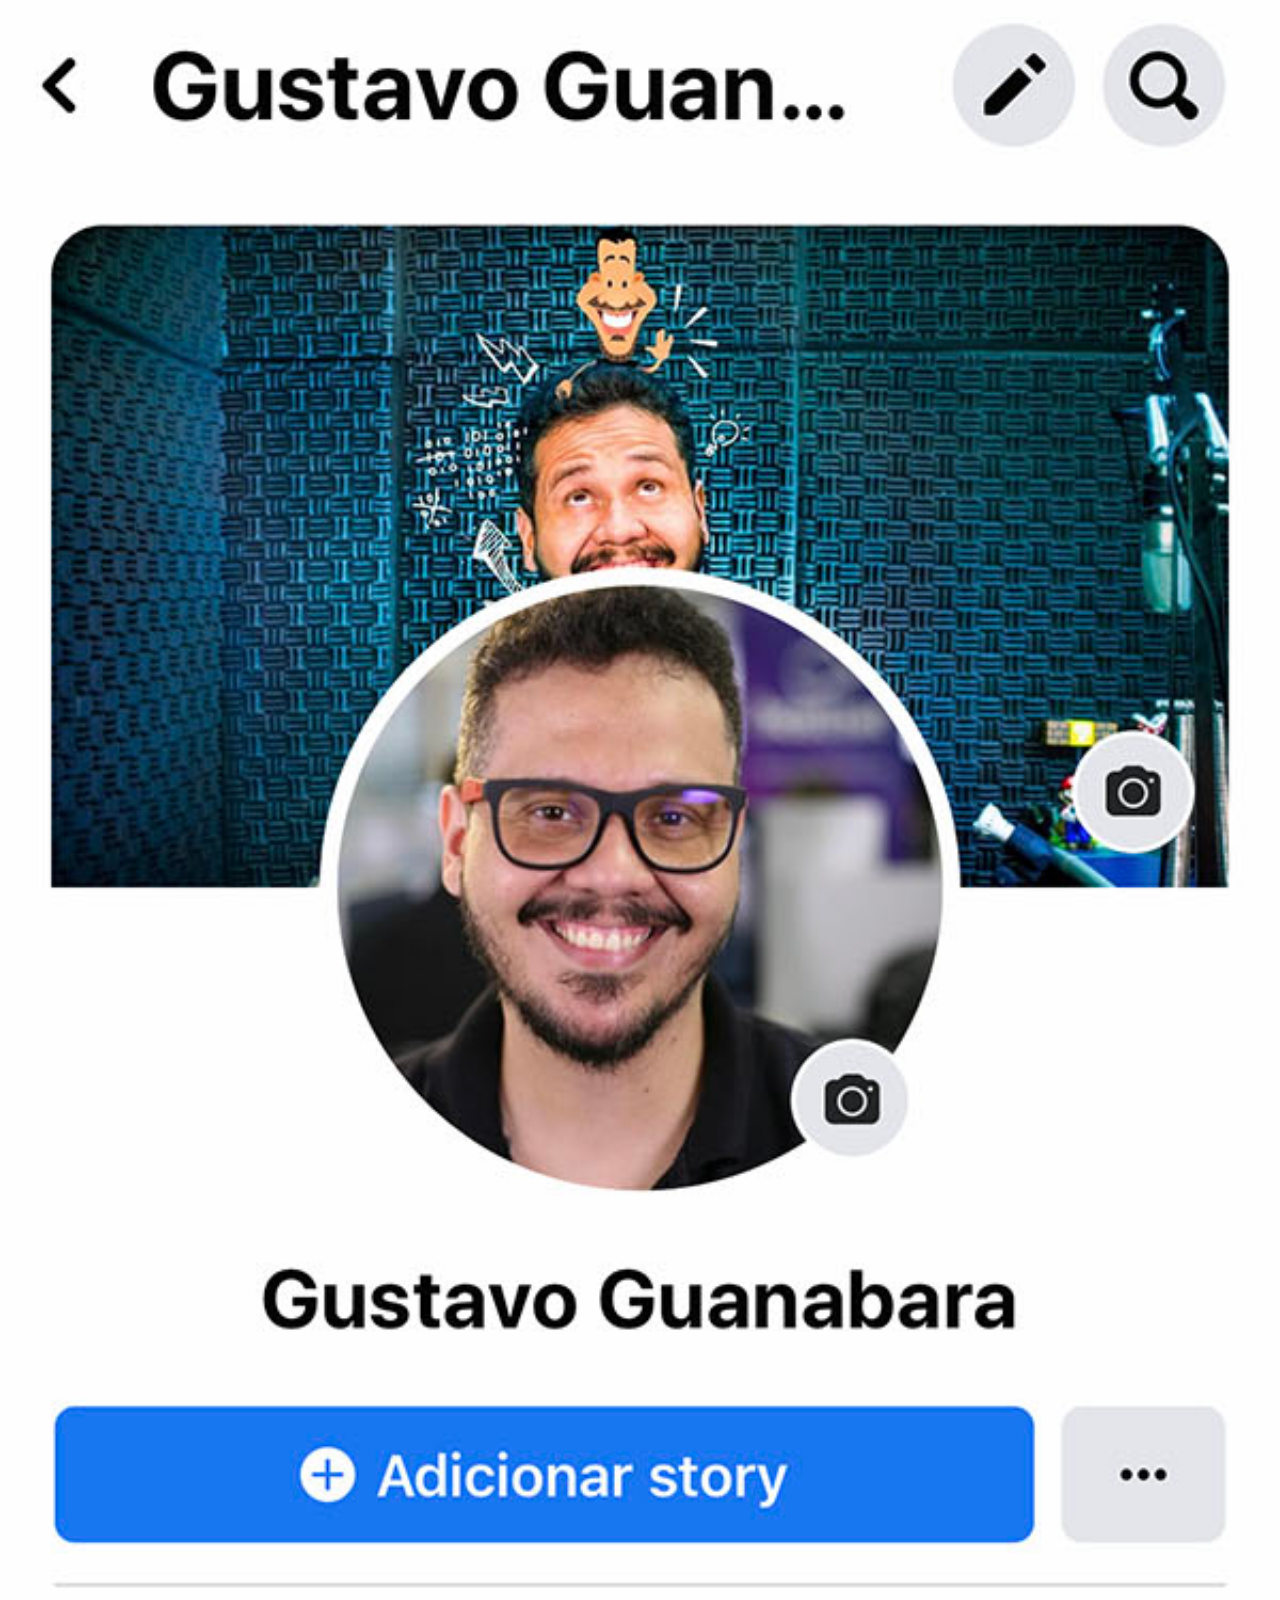
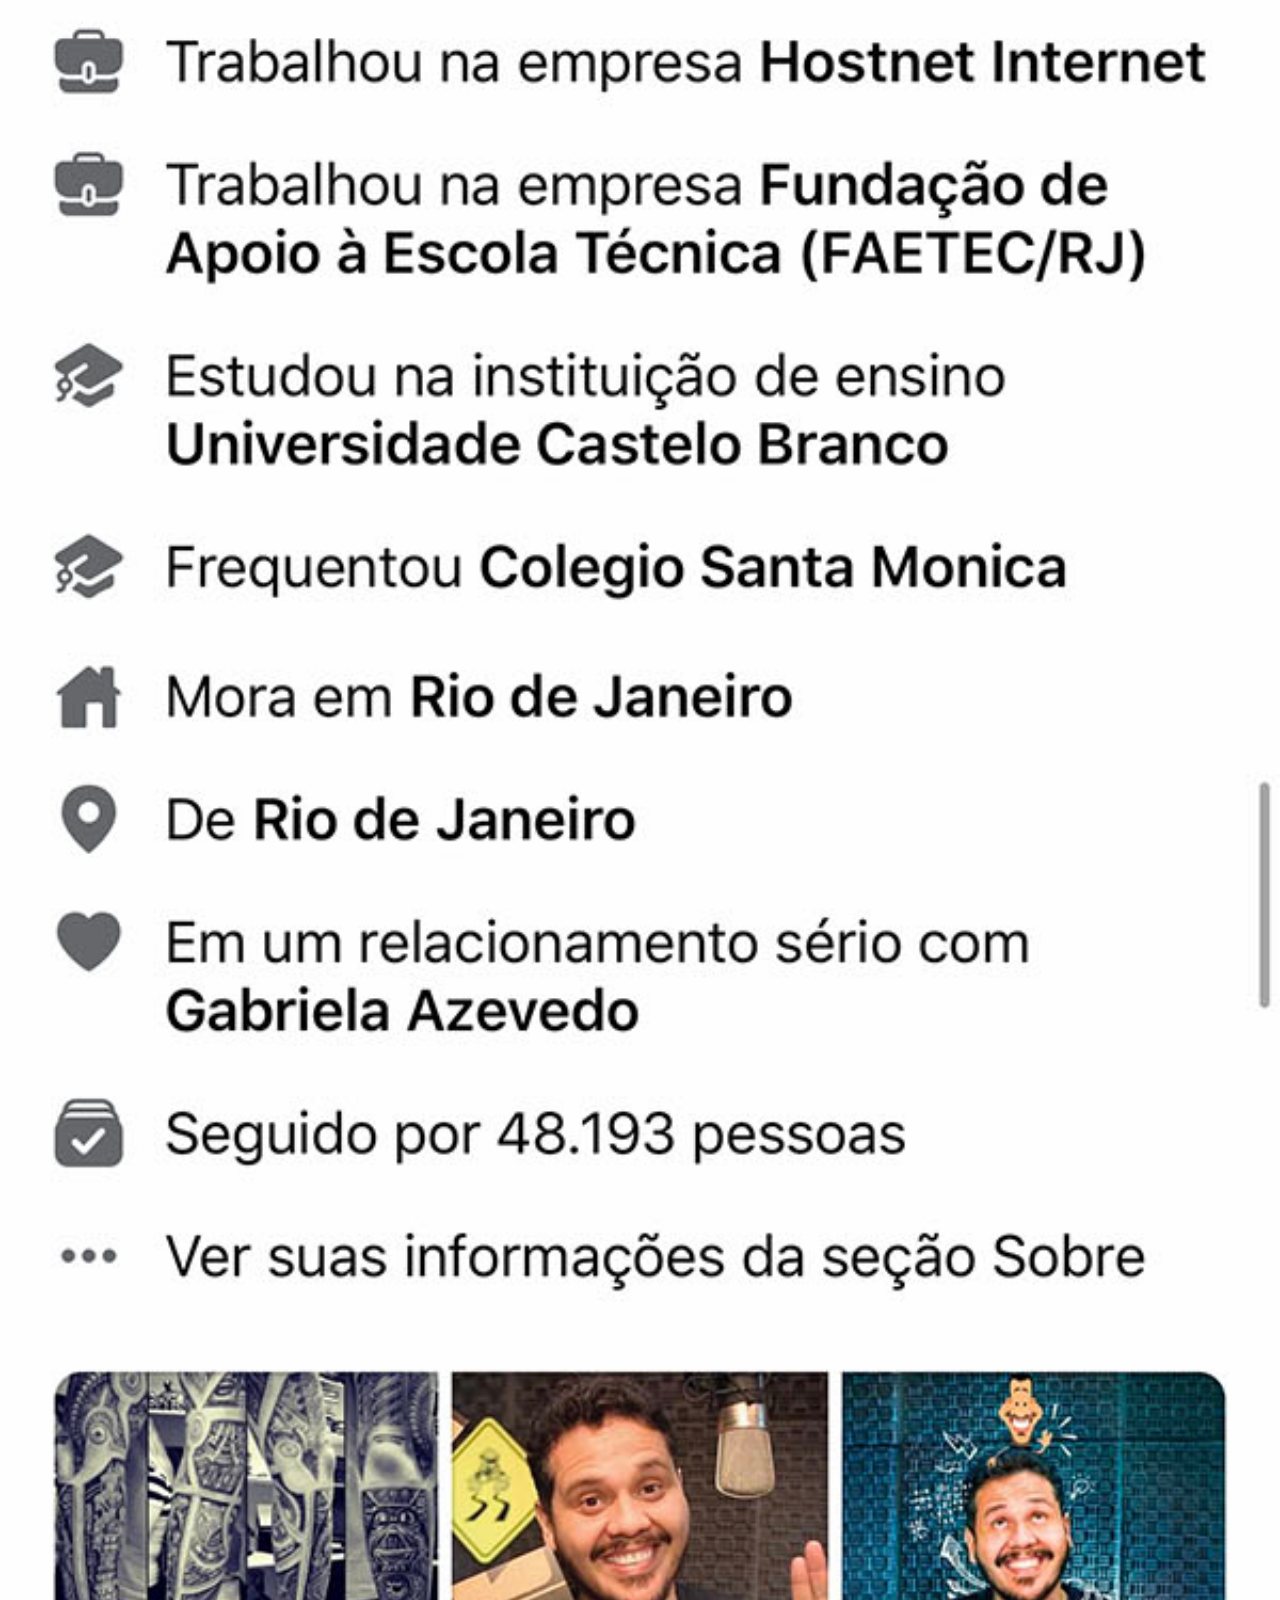
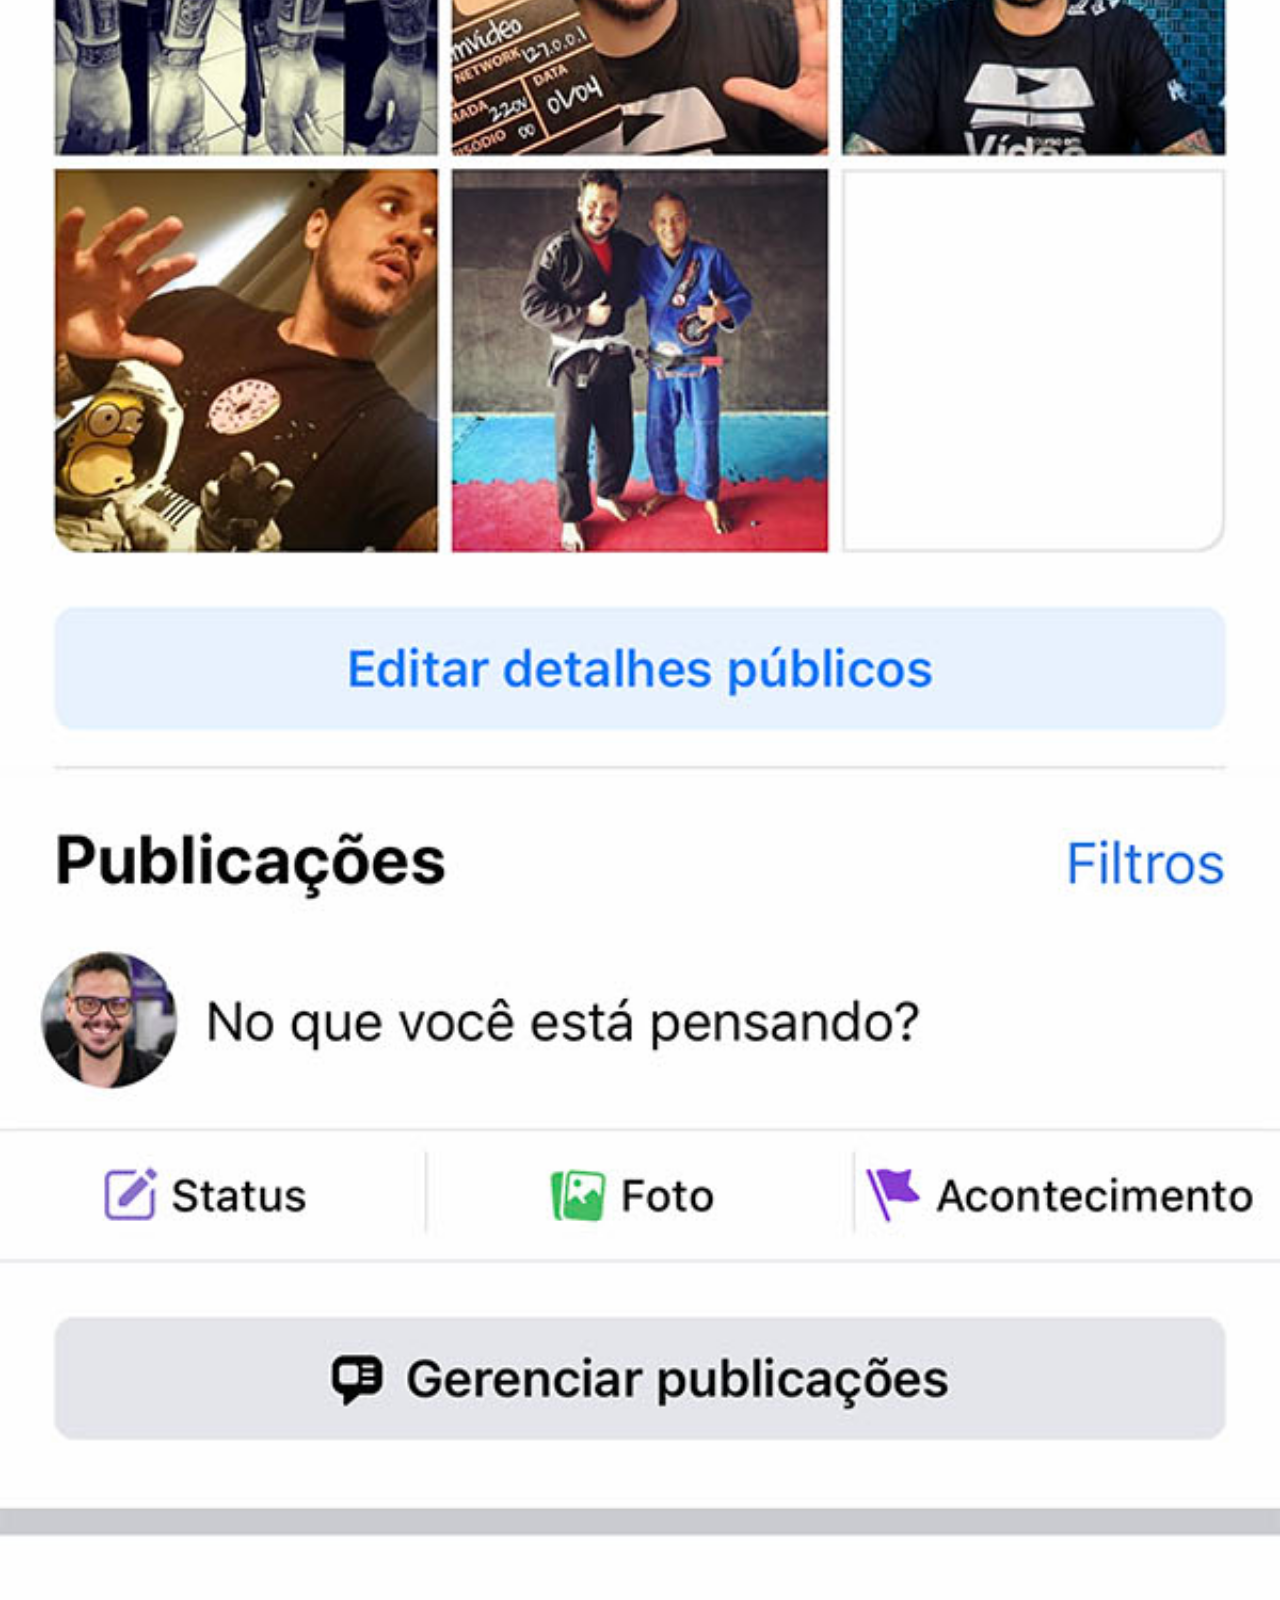
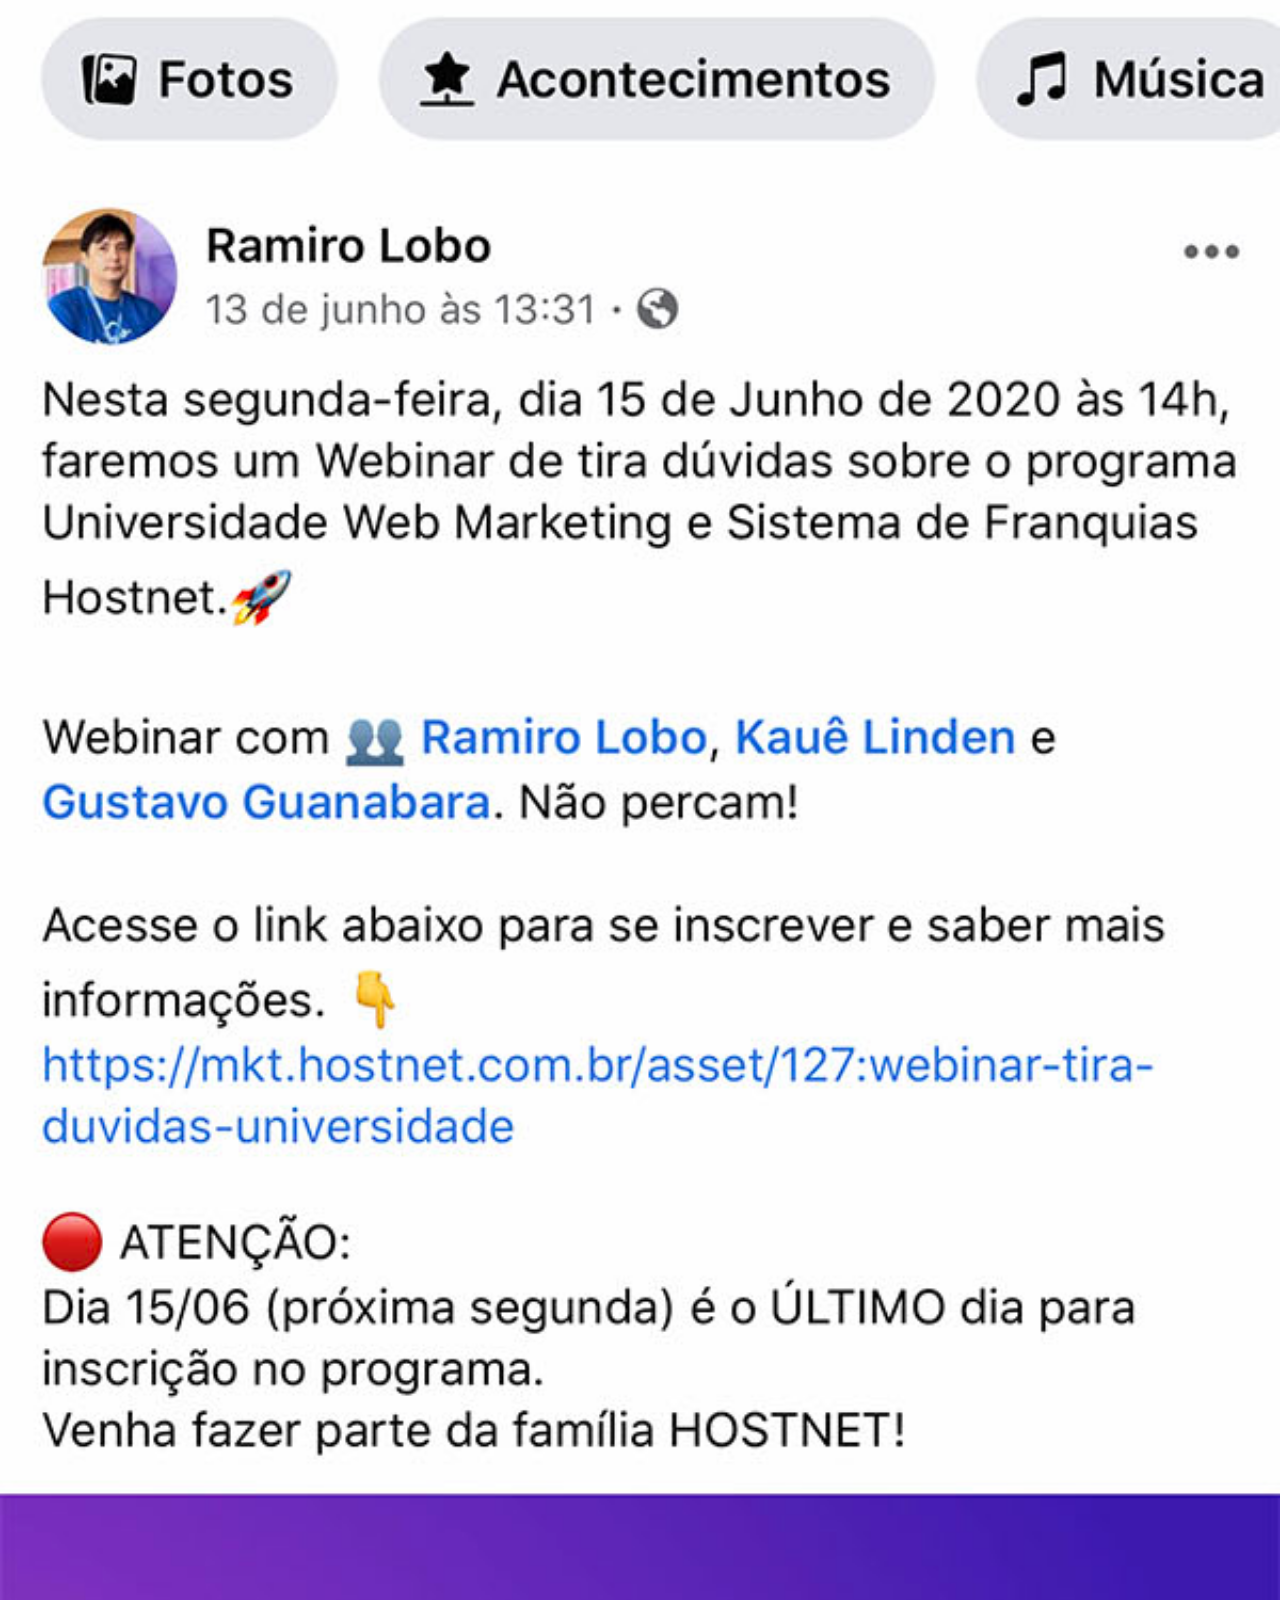
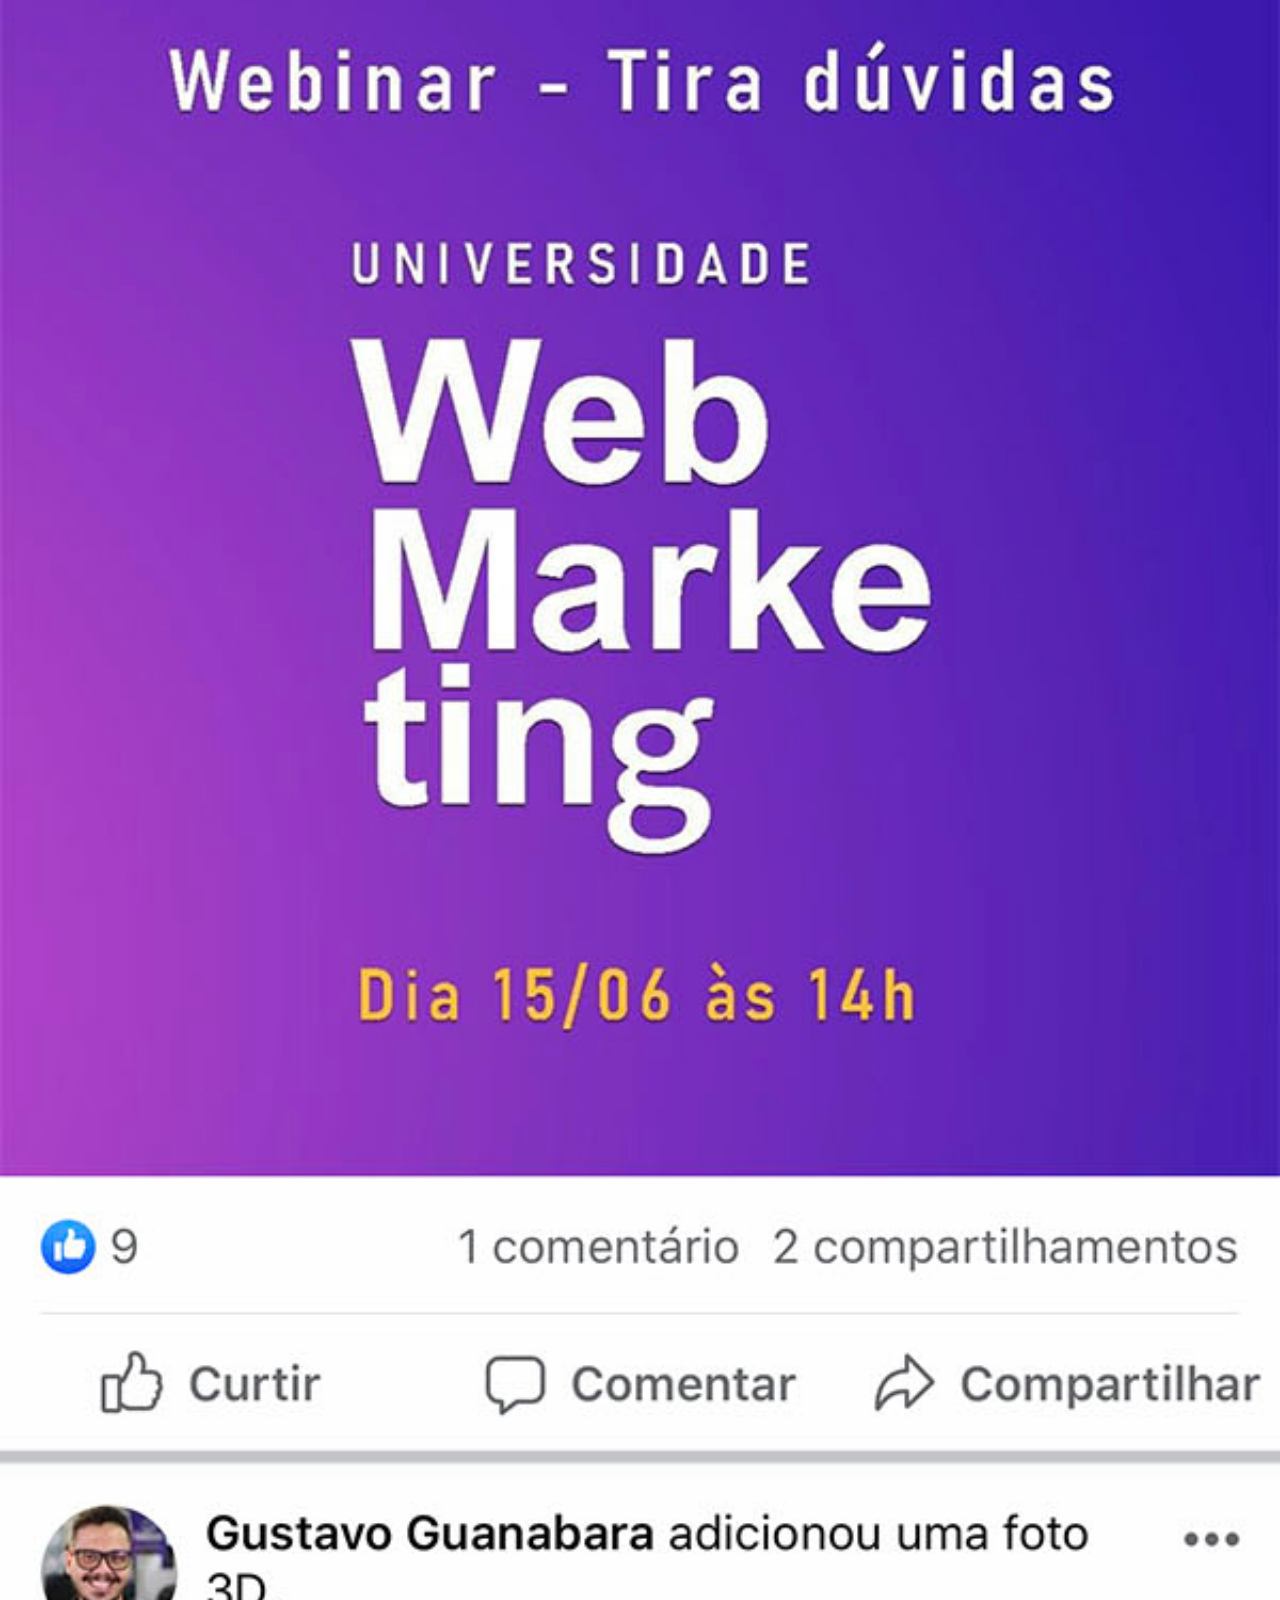
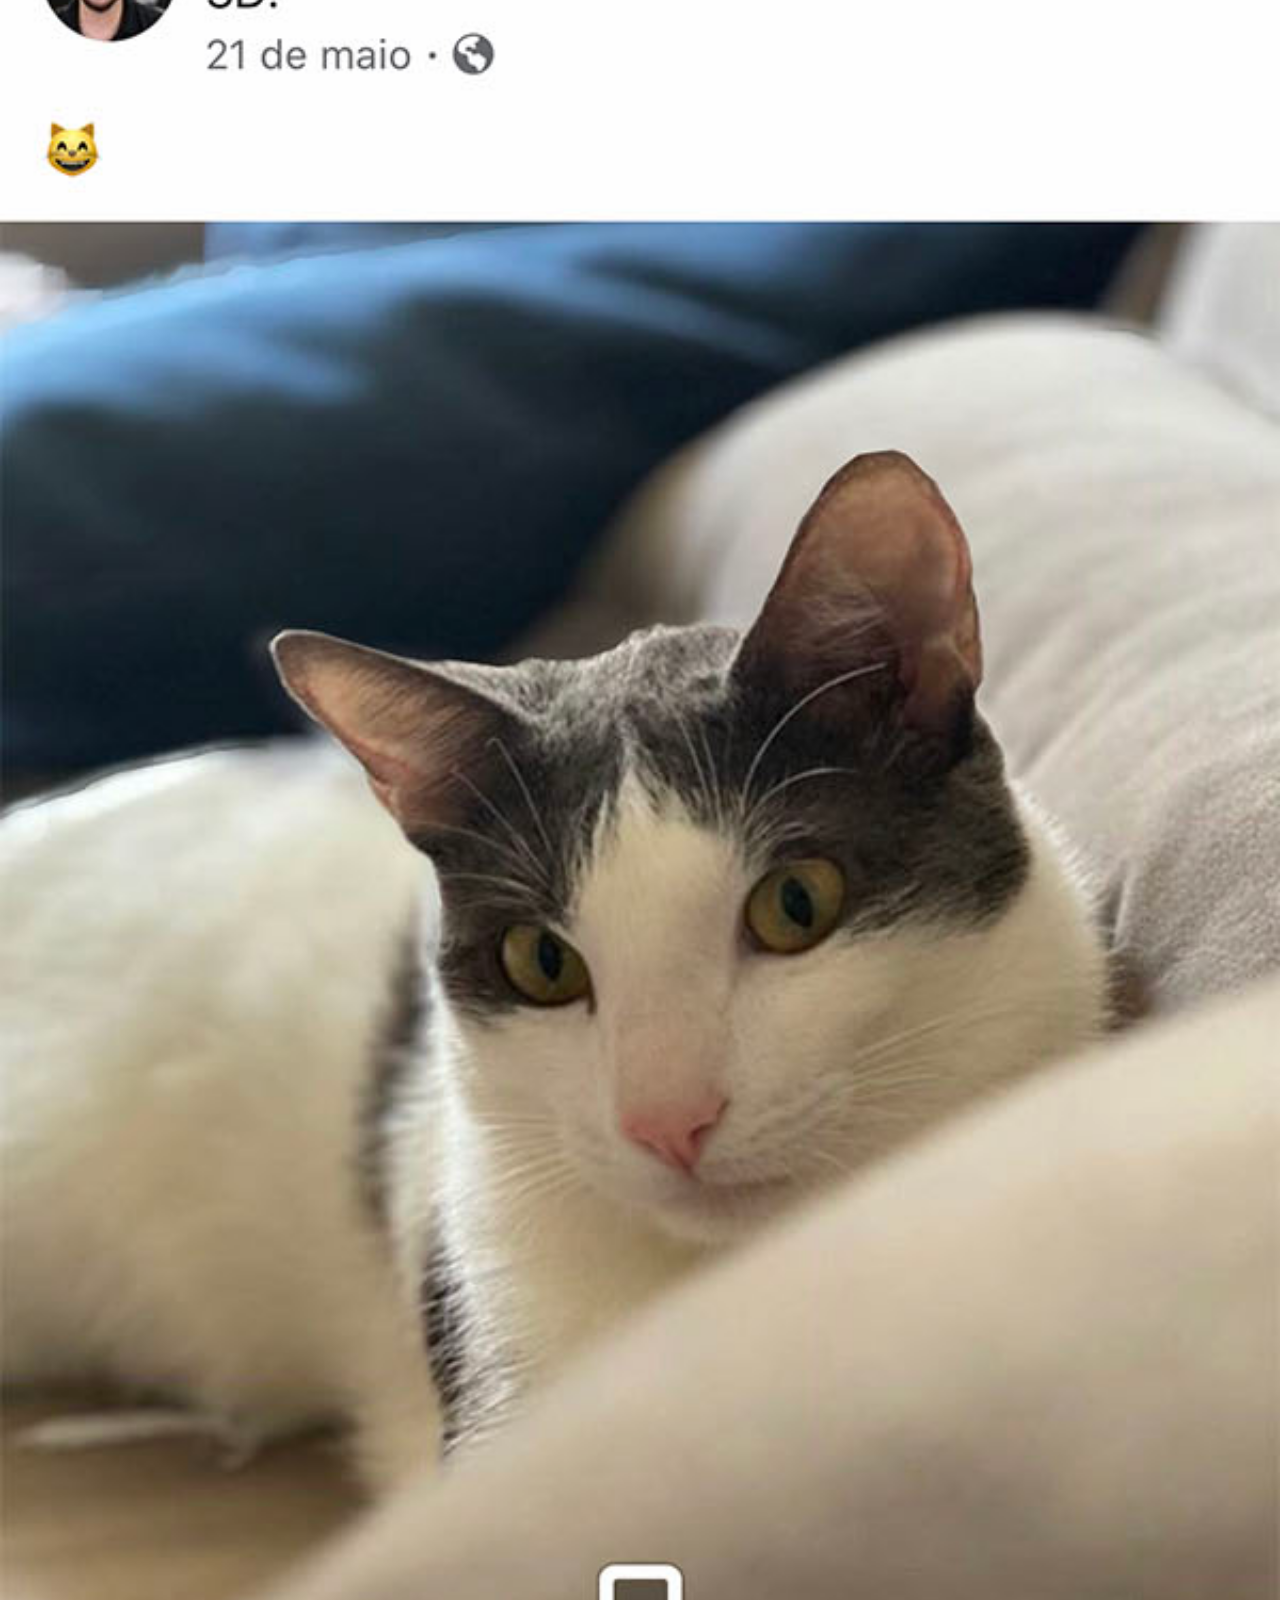
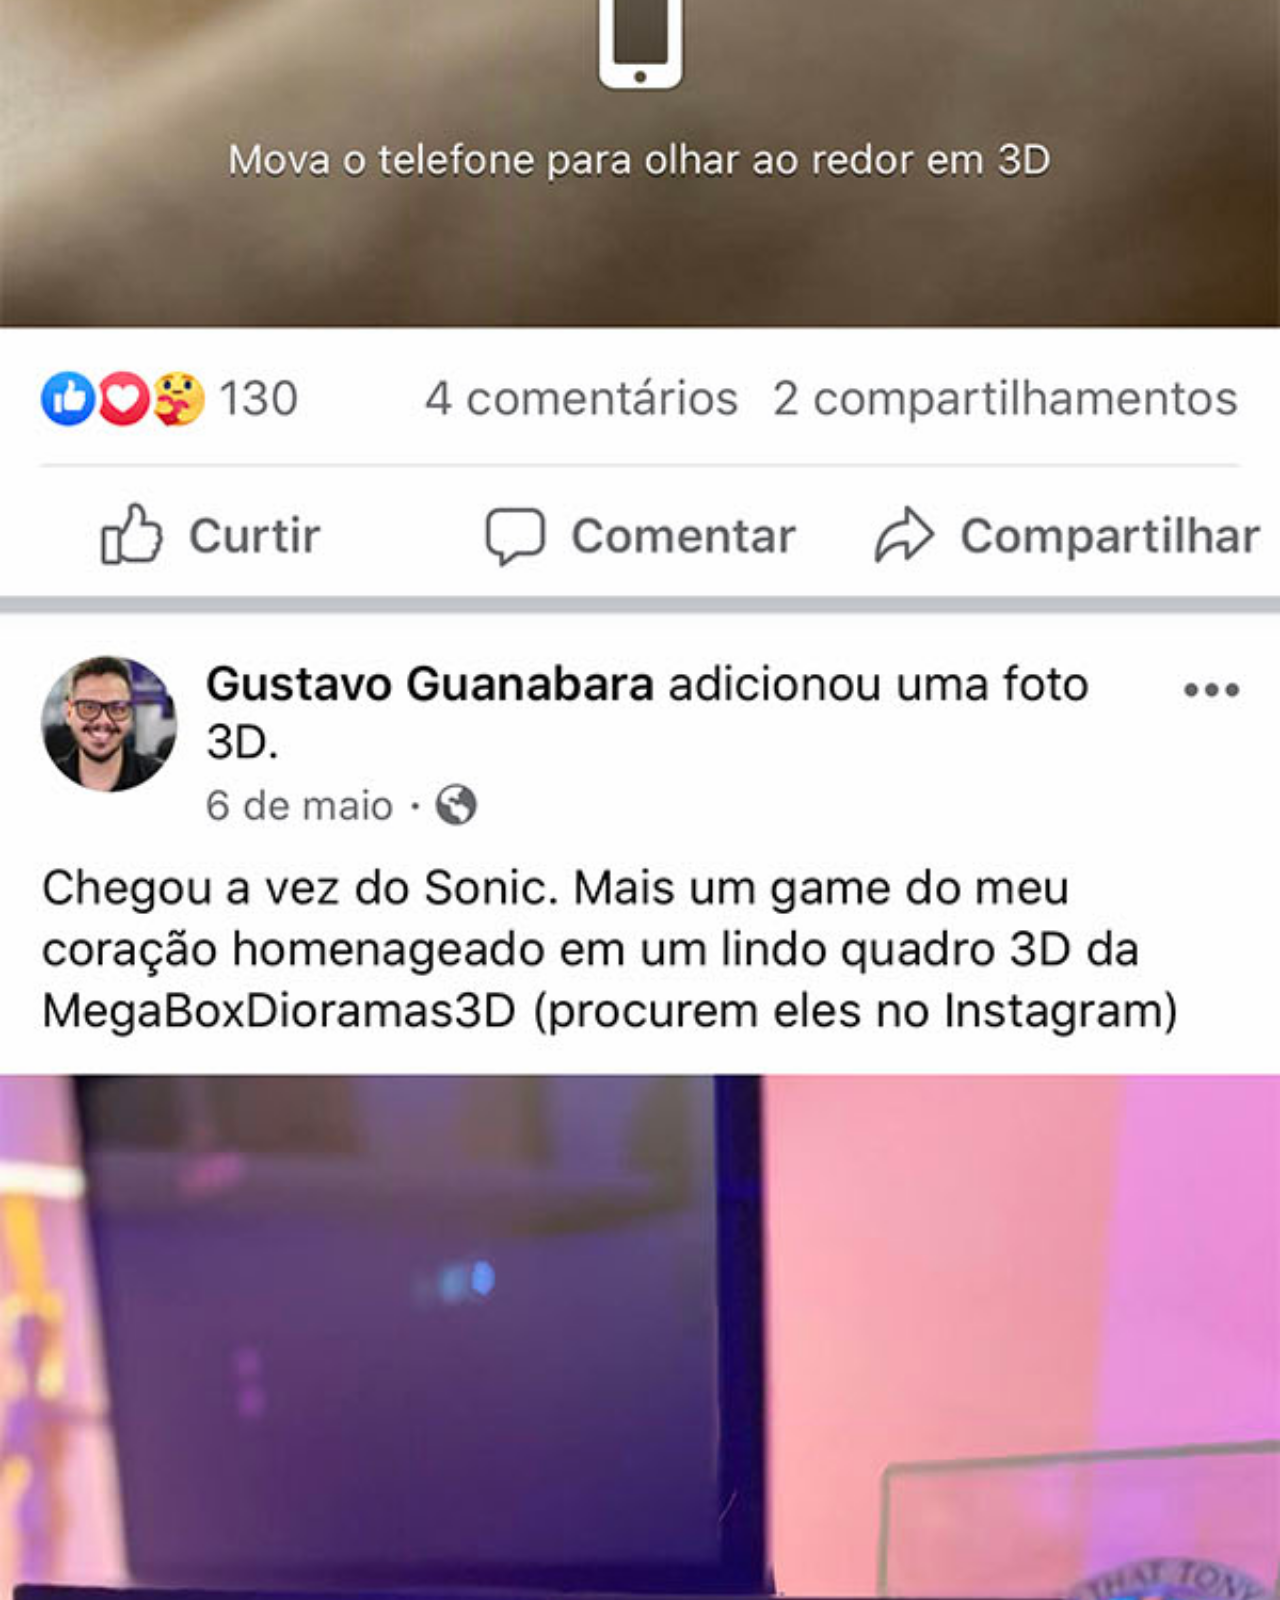
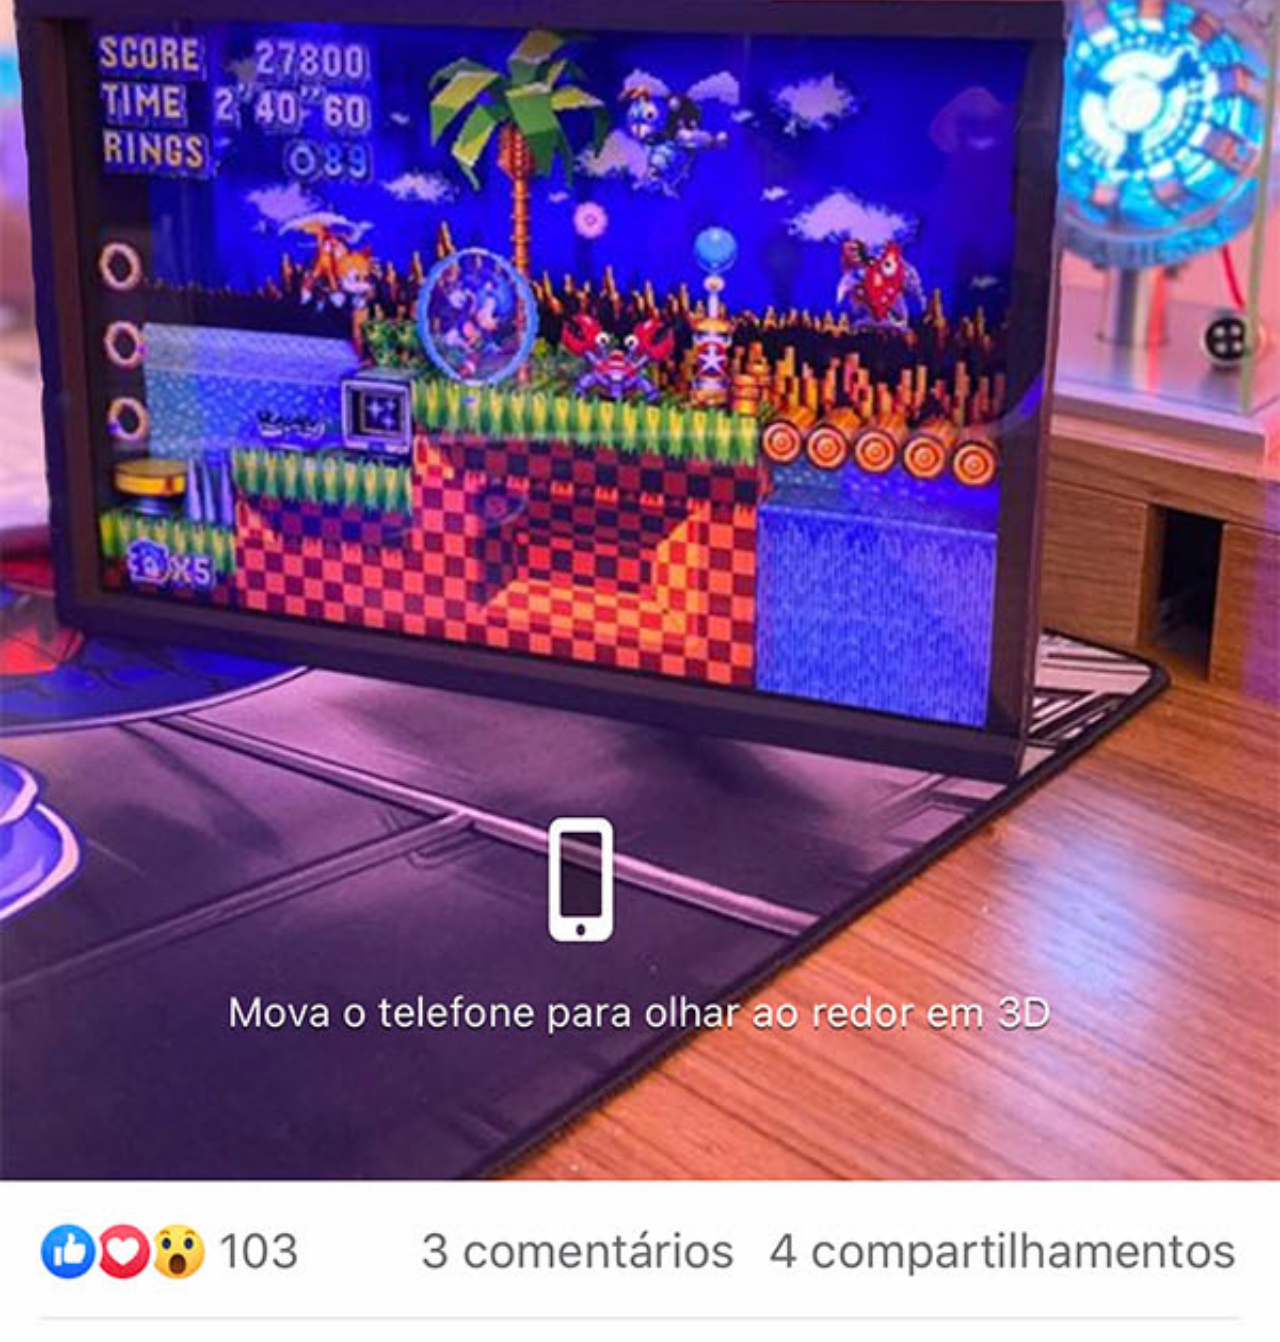
==== paginas/facebook.html @ 6f43918e "18/09/2024" ====
<!DOCTYPE html>
<html lang="pt-br">
<head>
    <meta charset="UTF-8">
    <meta name="viewport" content="width=device-width, initial-scale=1.0">
    <title>Home</title>
    <link rel="stylesheet" href="paginas.css">
</head>
<body>
    <img src="../imagens/tela-facebook.jpg" alt="tela-home">
</body>
</html>
---- paginas/paginas.css ----
@charset "UTF-8";

* {
    margin: 0px;
    padding: 0px;
}

::-webkit-scrollbar {
    display: none;
}

body img {
    width: 100vw;
}
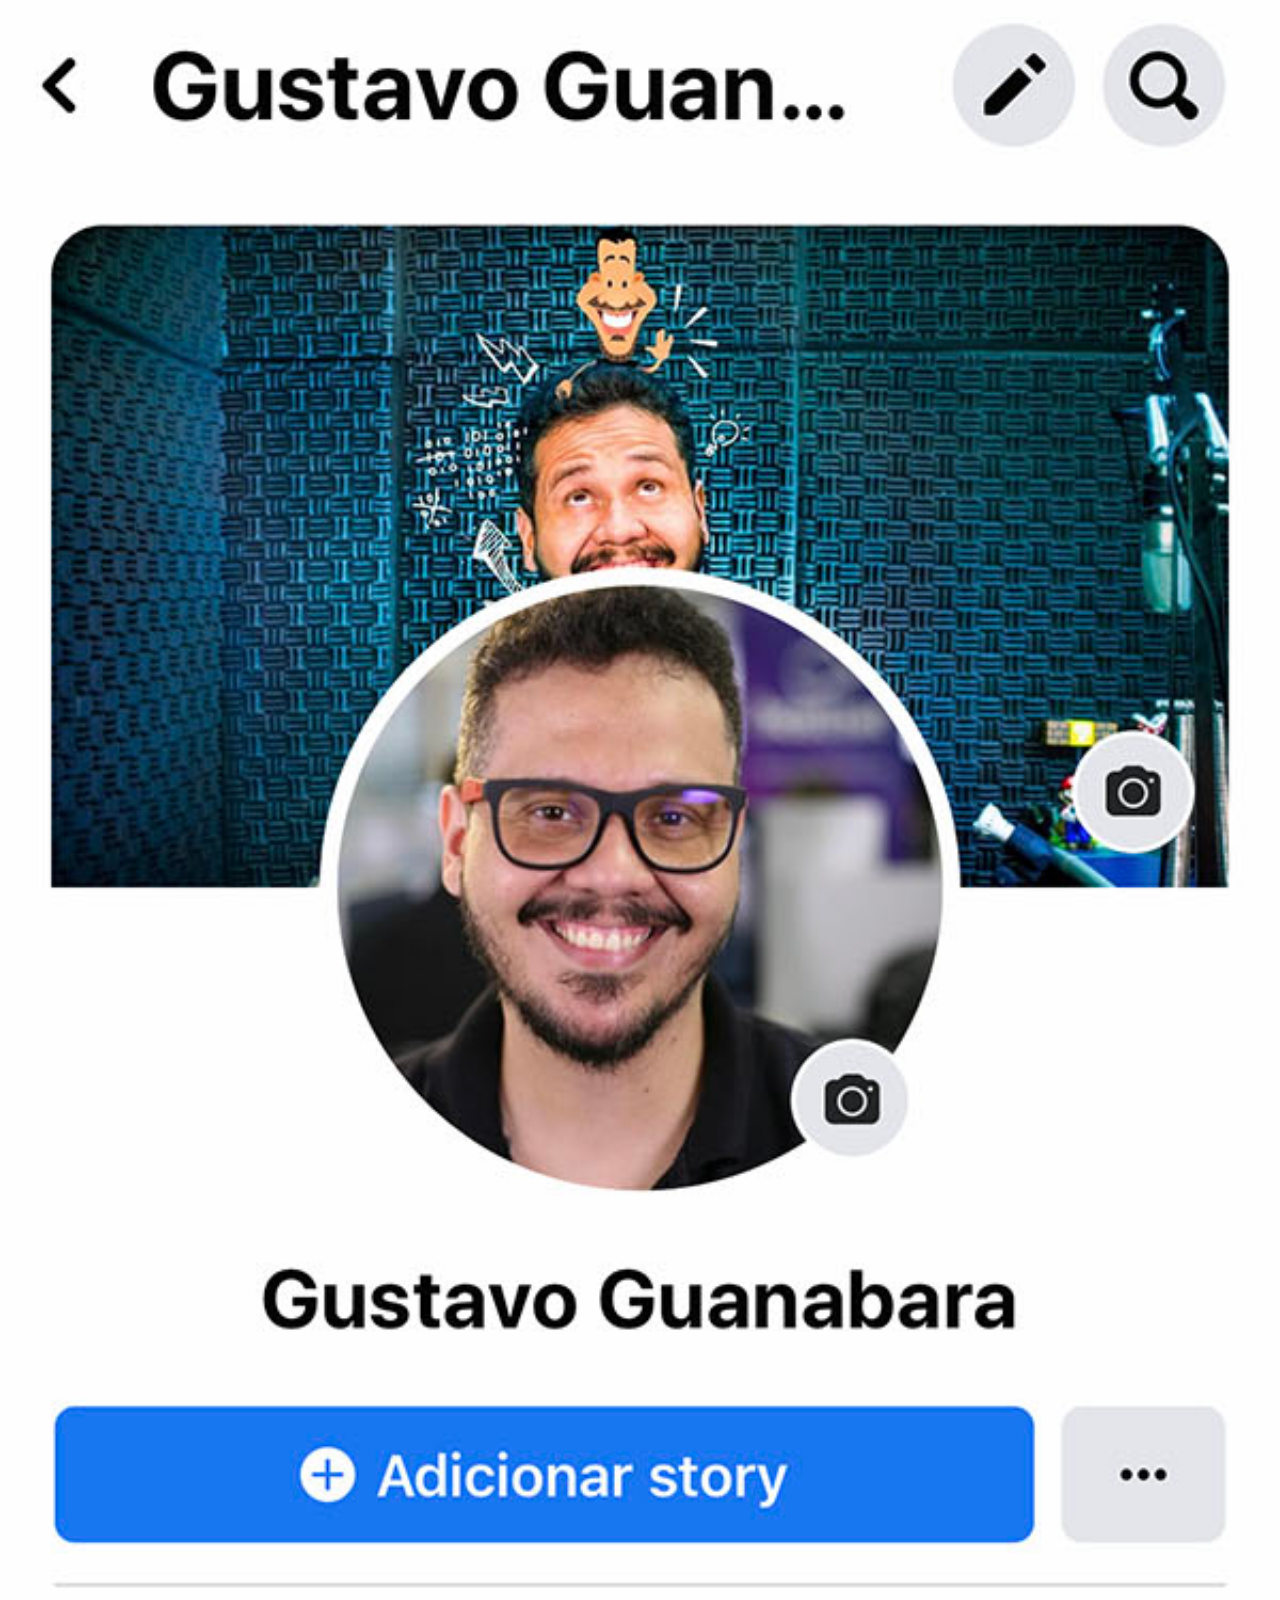
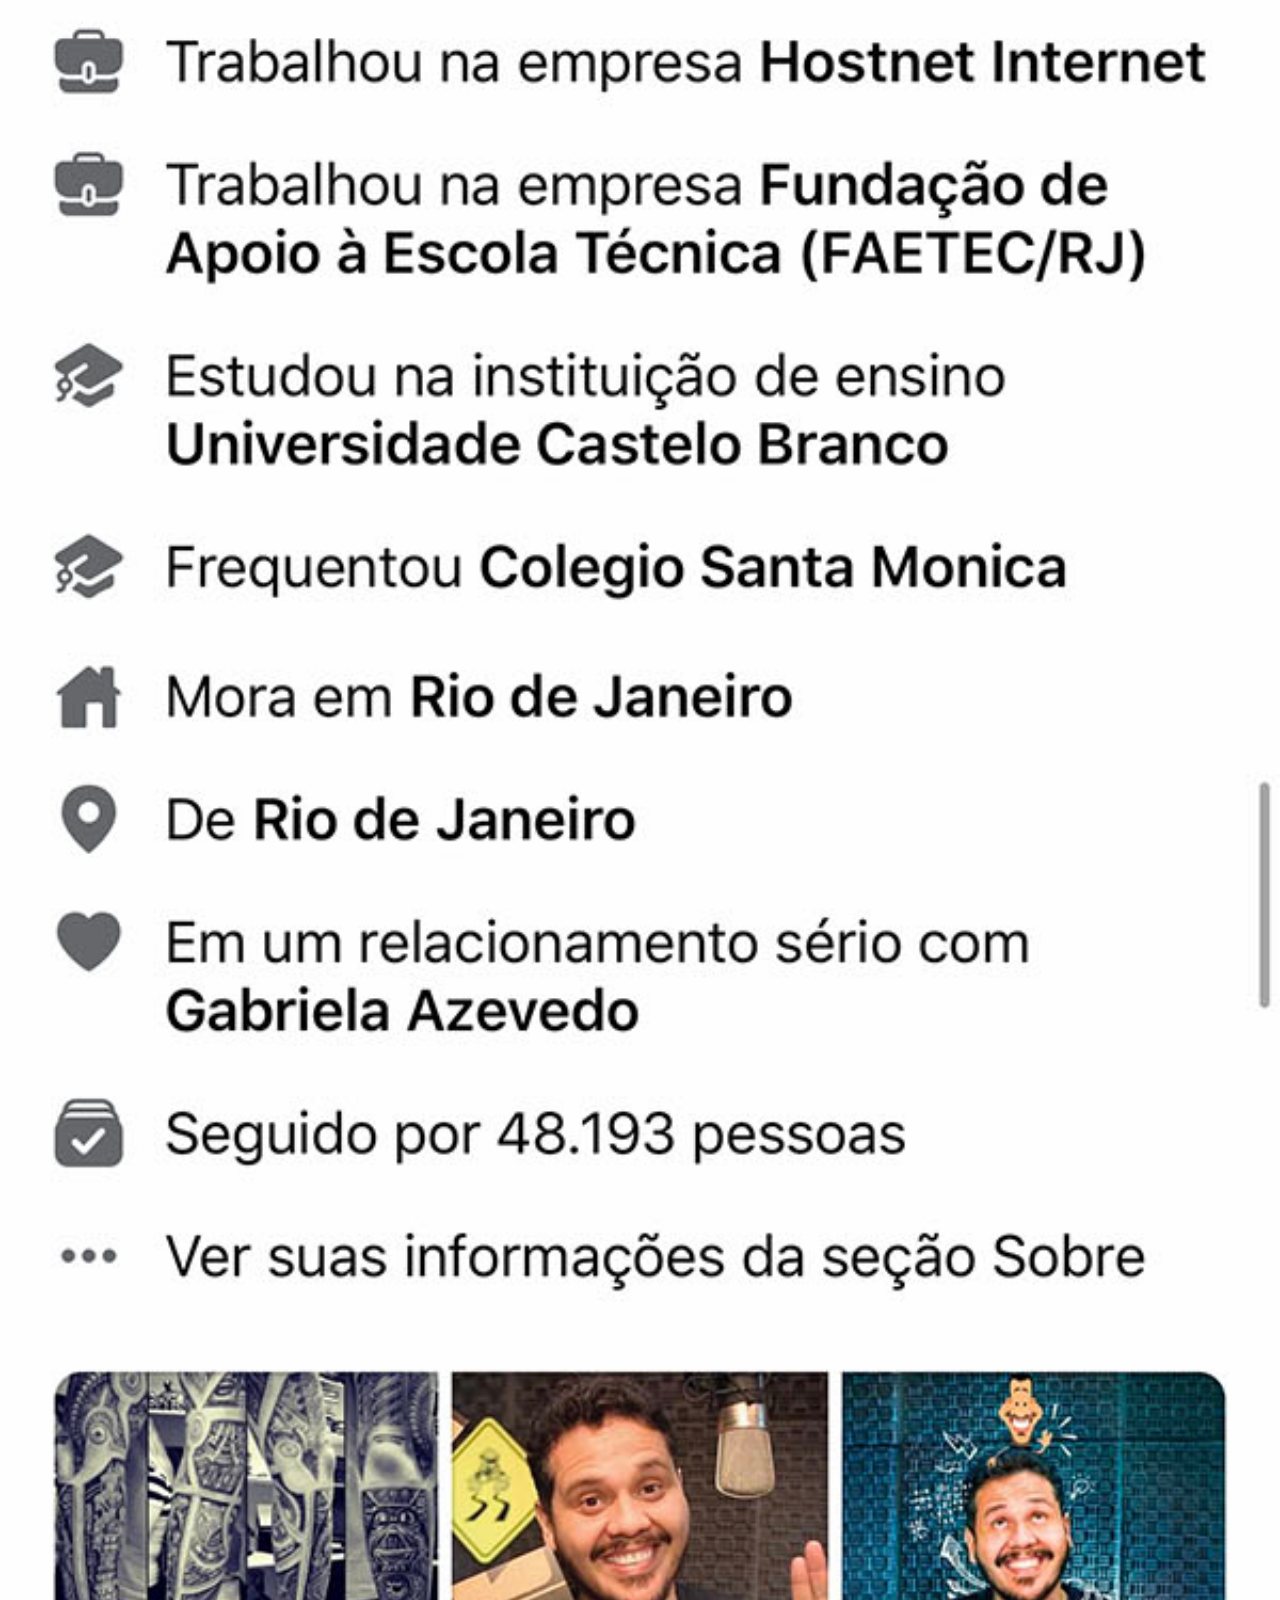
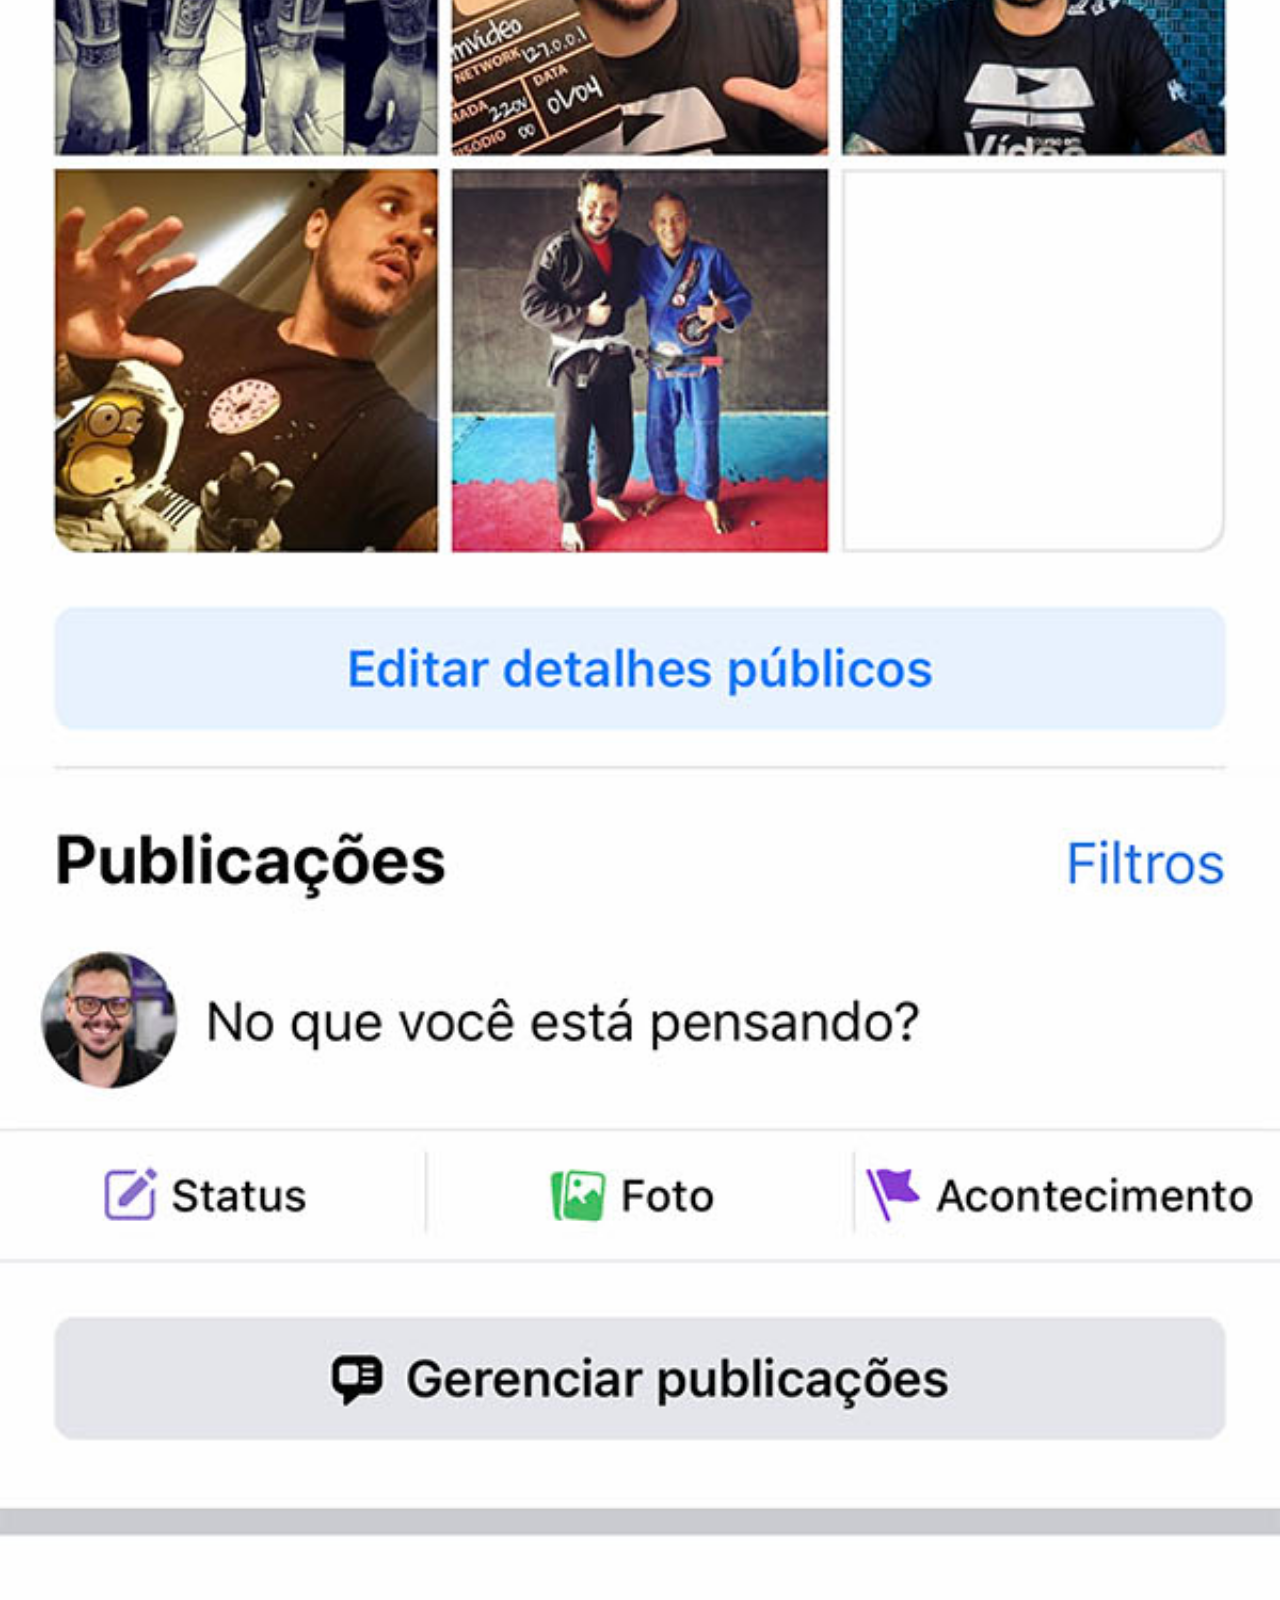
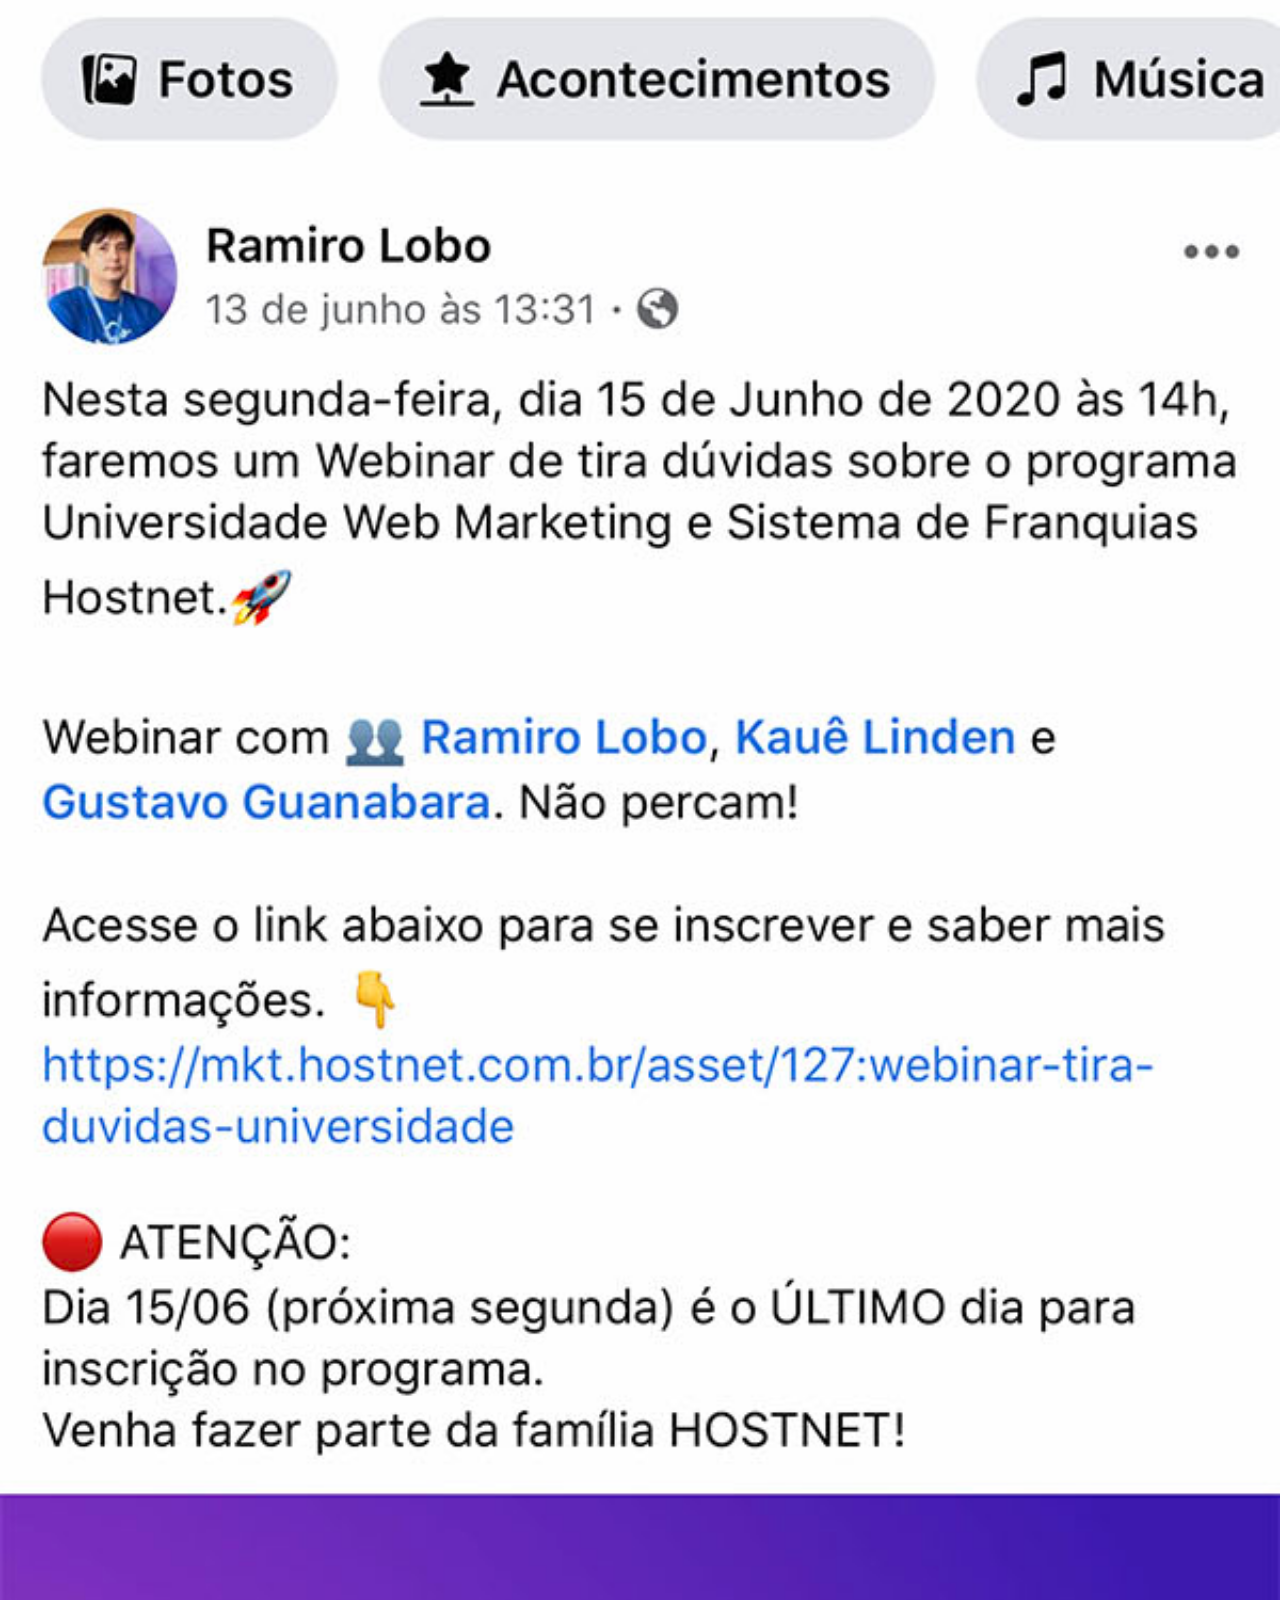
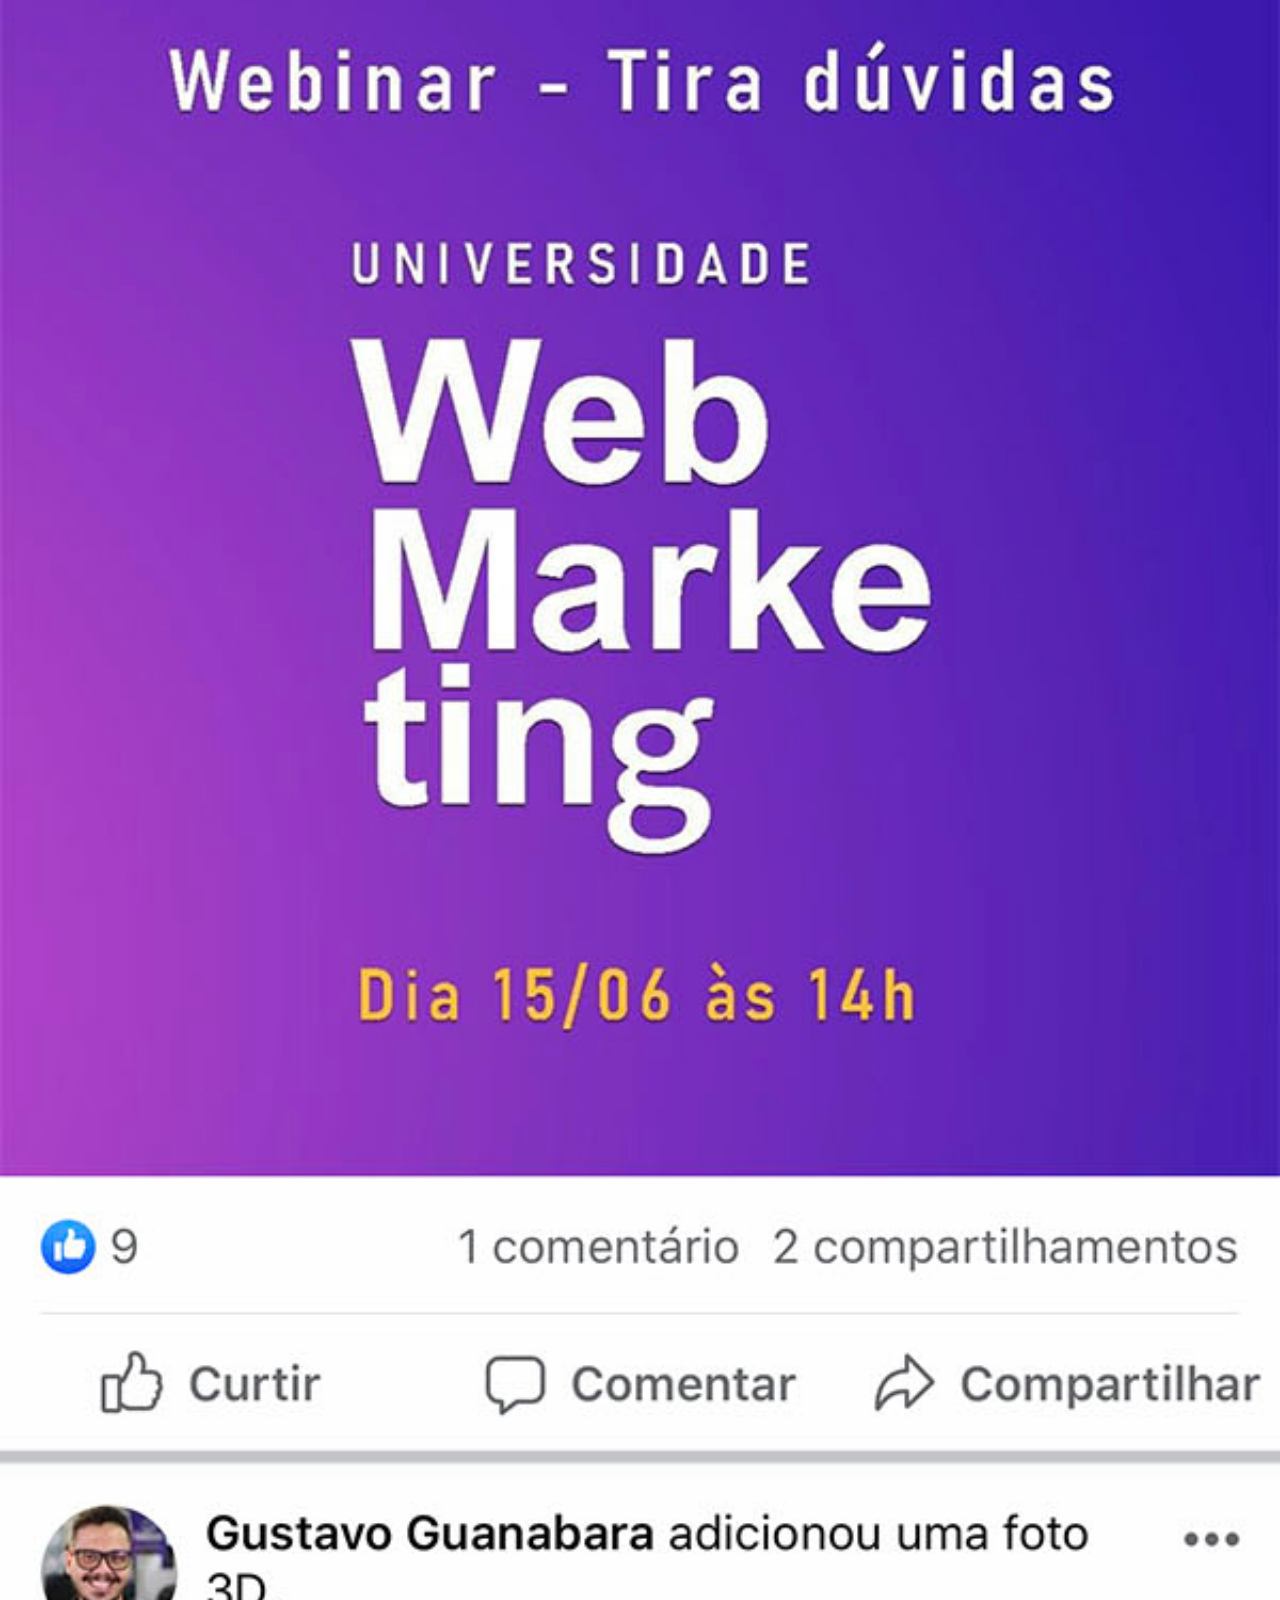
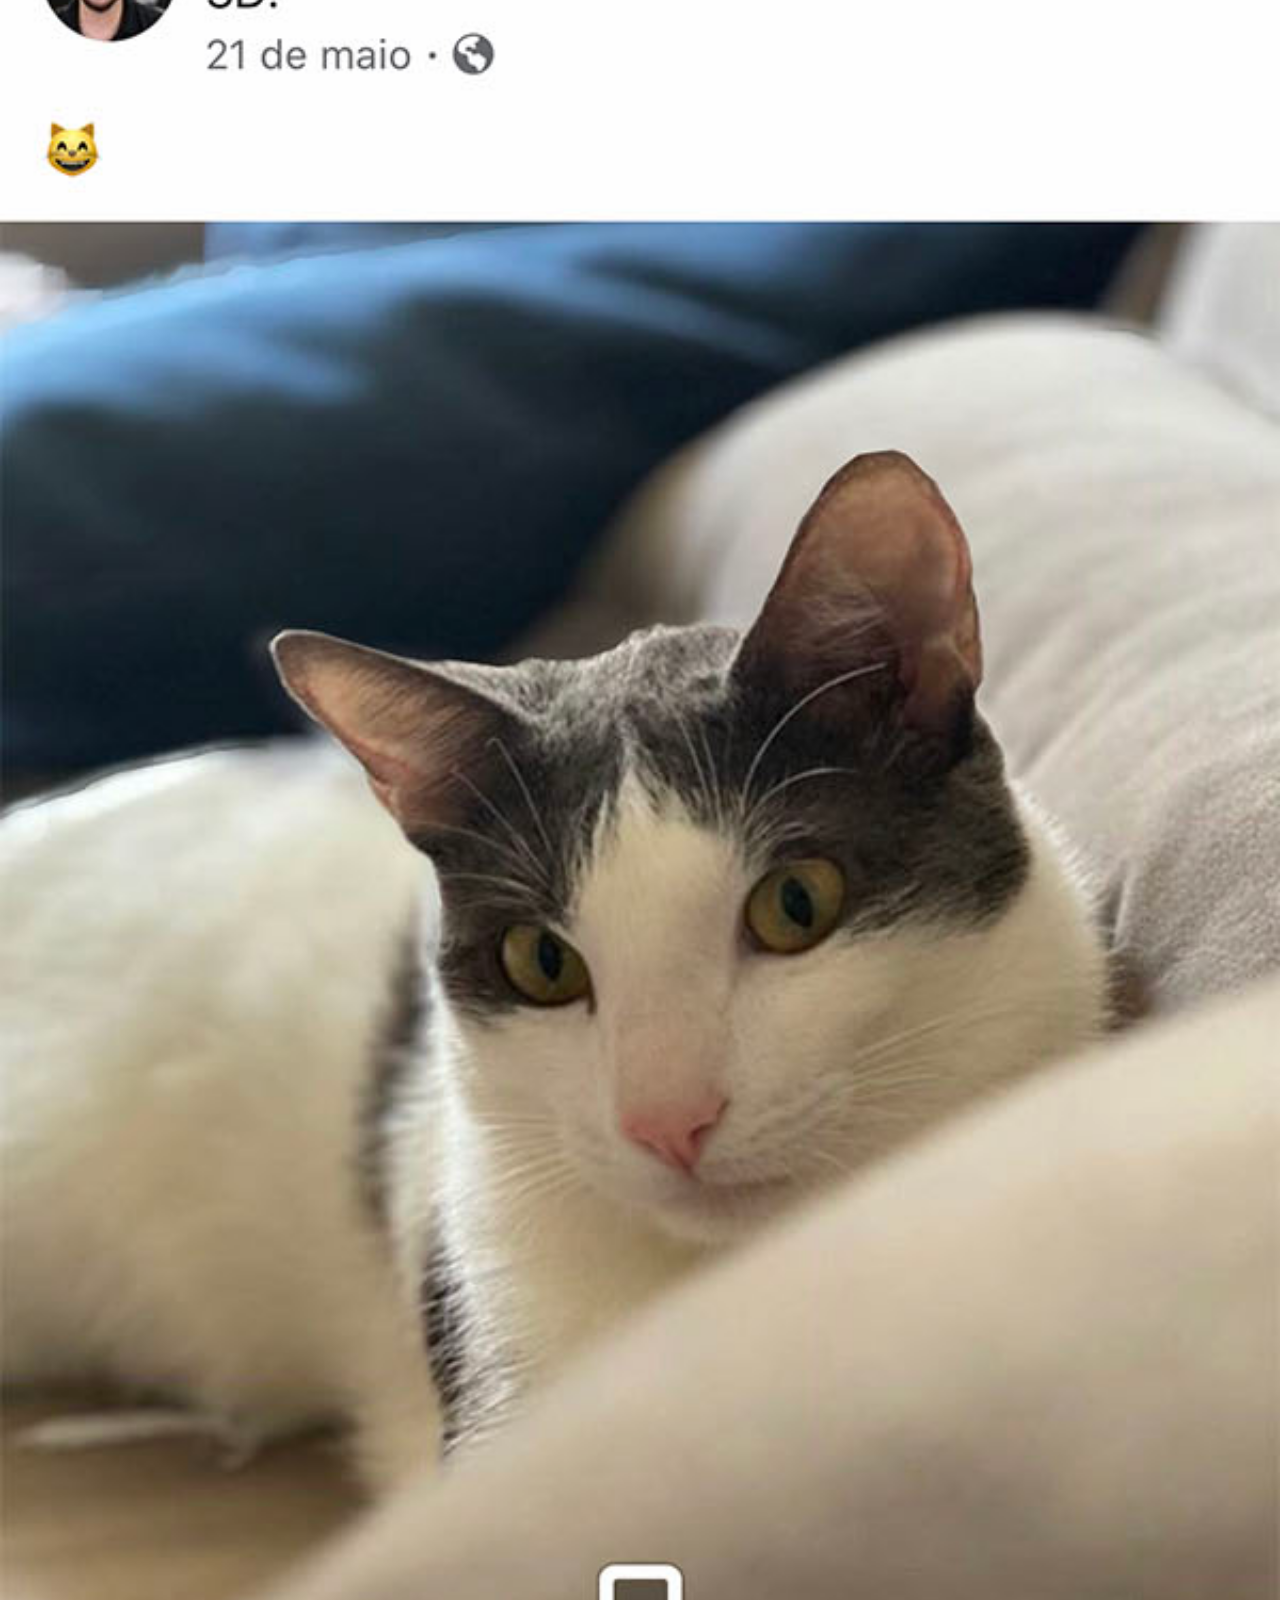
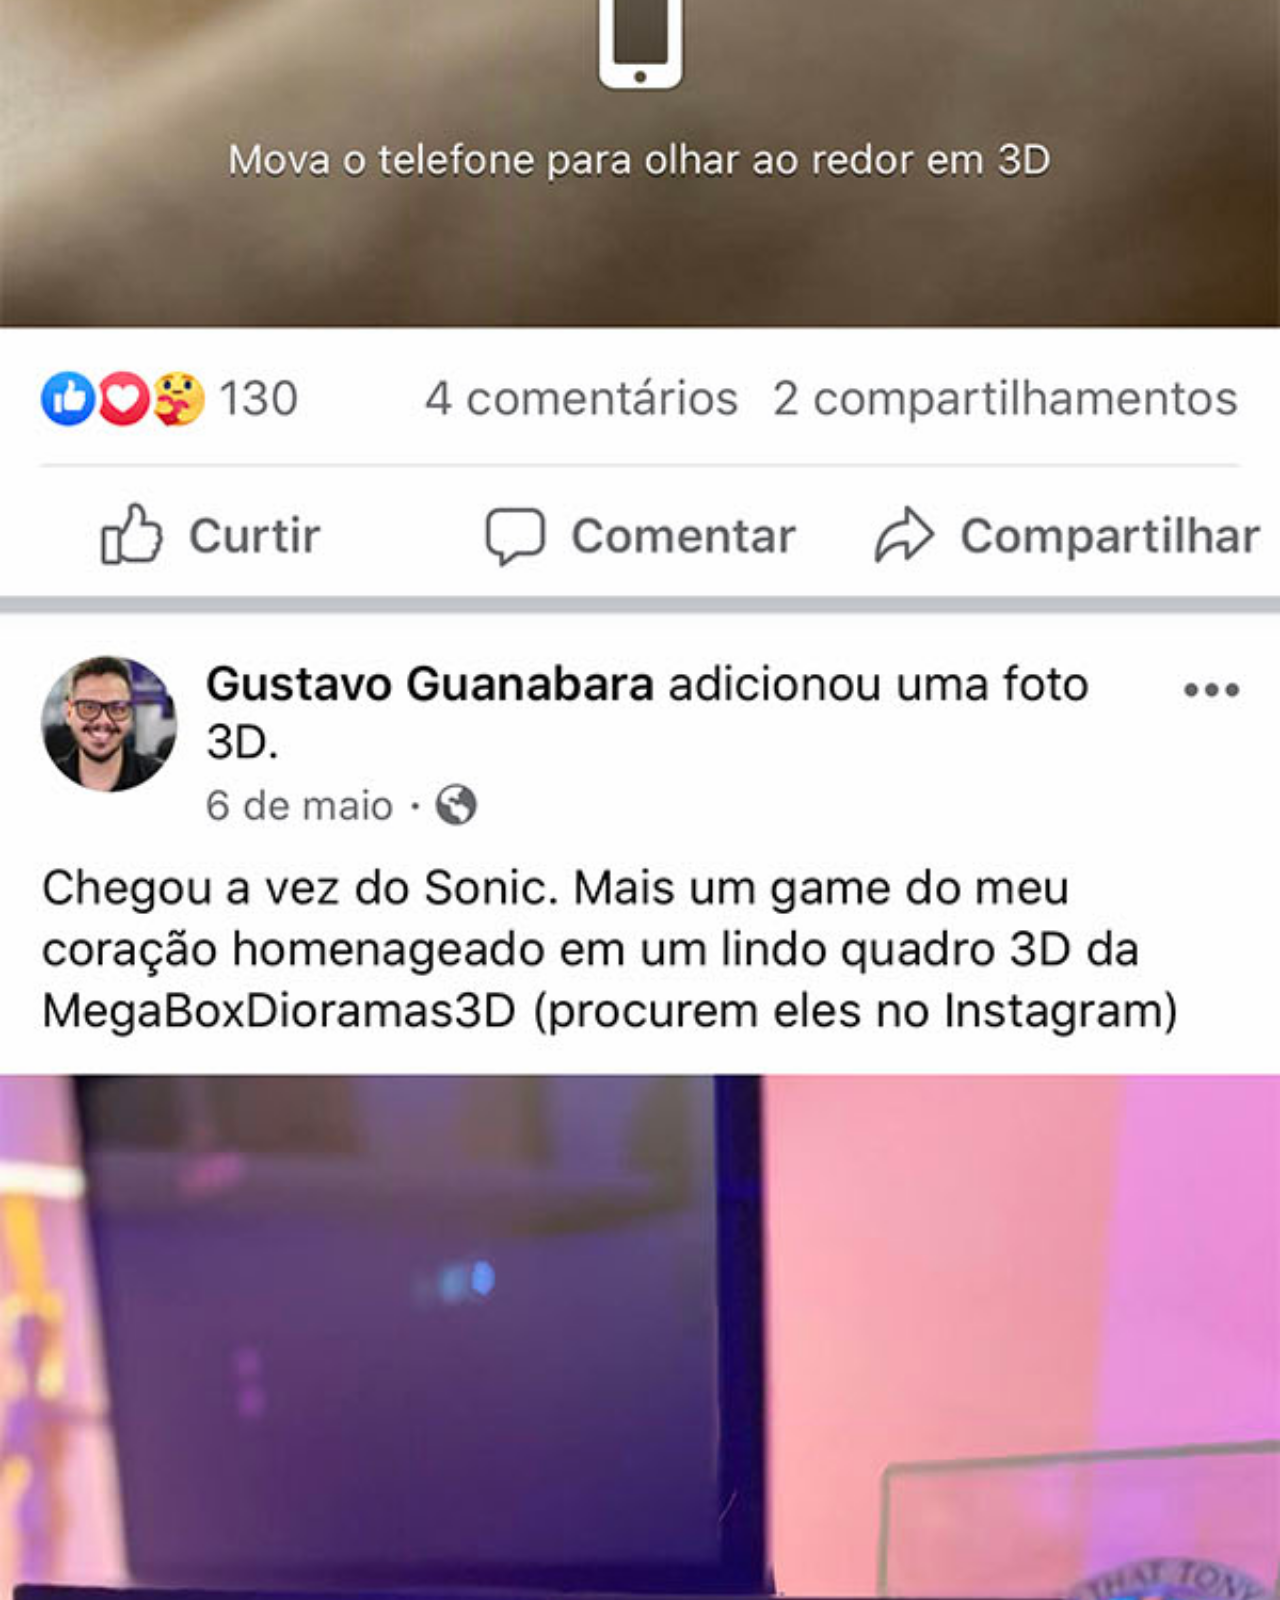
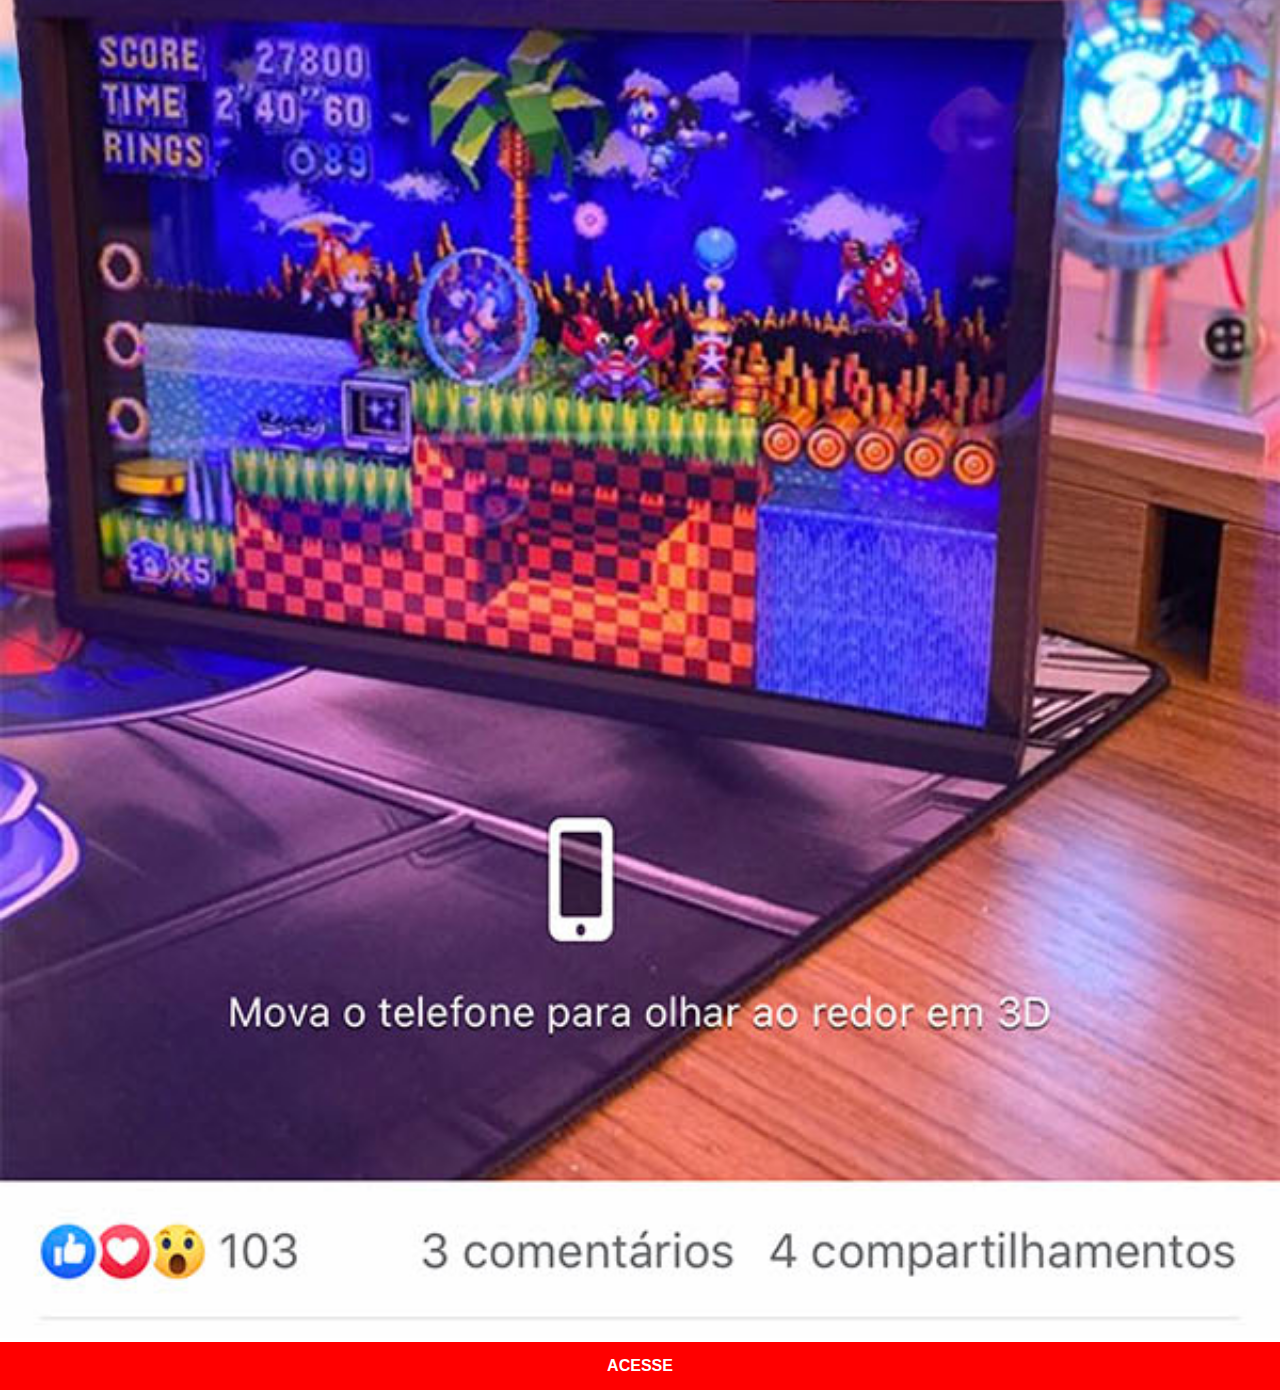
==== commit a0f74455: "29-09" ====
--- a/paginas/facebook.html
+++ b/paginas/facebook.html
@@ -3,10 +3,11 @@
 <head>
     <meta charset="UTF-8">
     <meta name="viewport" content="width=device-width, initial-scale=1.0">
-    <title>Home</title>
+    <title>Facebook</title>
     <link rel="stylesheet" href="paginas.css">
 </head>
 <body>
-    <img src="../imagens/tela-facebook.jpg" alt="tela-home">
+    <img src="../imagens/tela-facebook.jpg" alt="tela-facebook">
+    <a href="https://www.facebook.com/" target="_blank">ACESSE</a>
 </body>
 </html>--- a/paginas/paginas.css
+++ b/paginas/paginas.css
@@ -1,6 +1,7 @@
 @charset "UTF-8";
 
 * {
+    font-family: Arial, Helvetica, sans-serif;
     margin: 0px;
     padding: 0px;
 }
@@ -11,4 +12,14 @@
 
 body img {
     width: 100vw;
+}
+
+a {
+    display: block;
+    text-decoration: none;
+    background-color: red;
+    color: white;
+    font-weight: bolder;
+    text-align: center;
+    padding: 15px;
 }